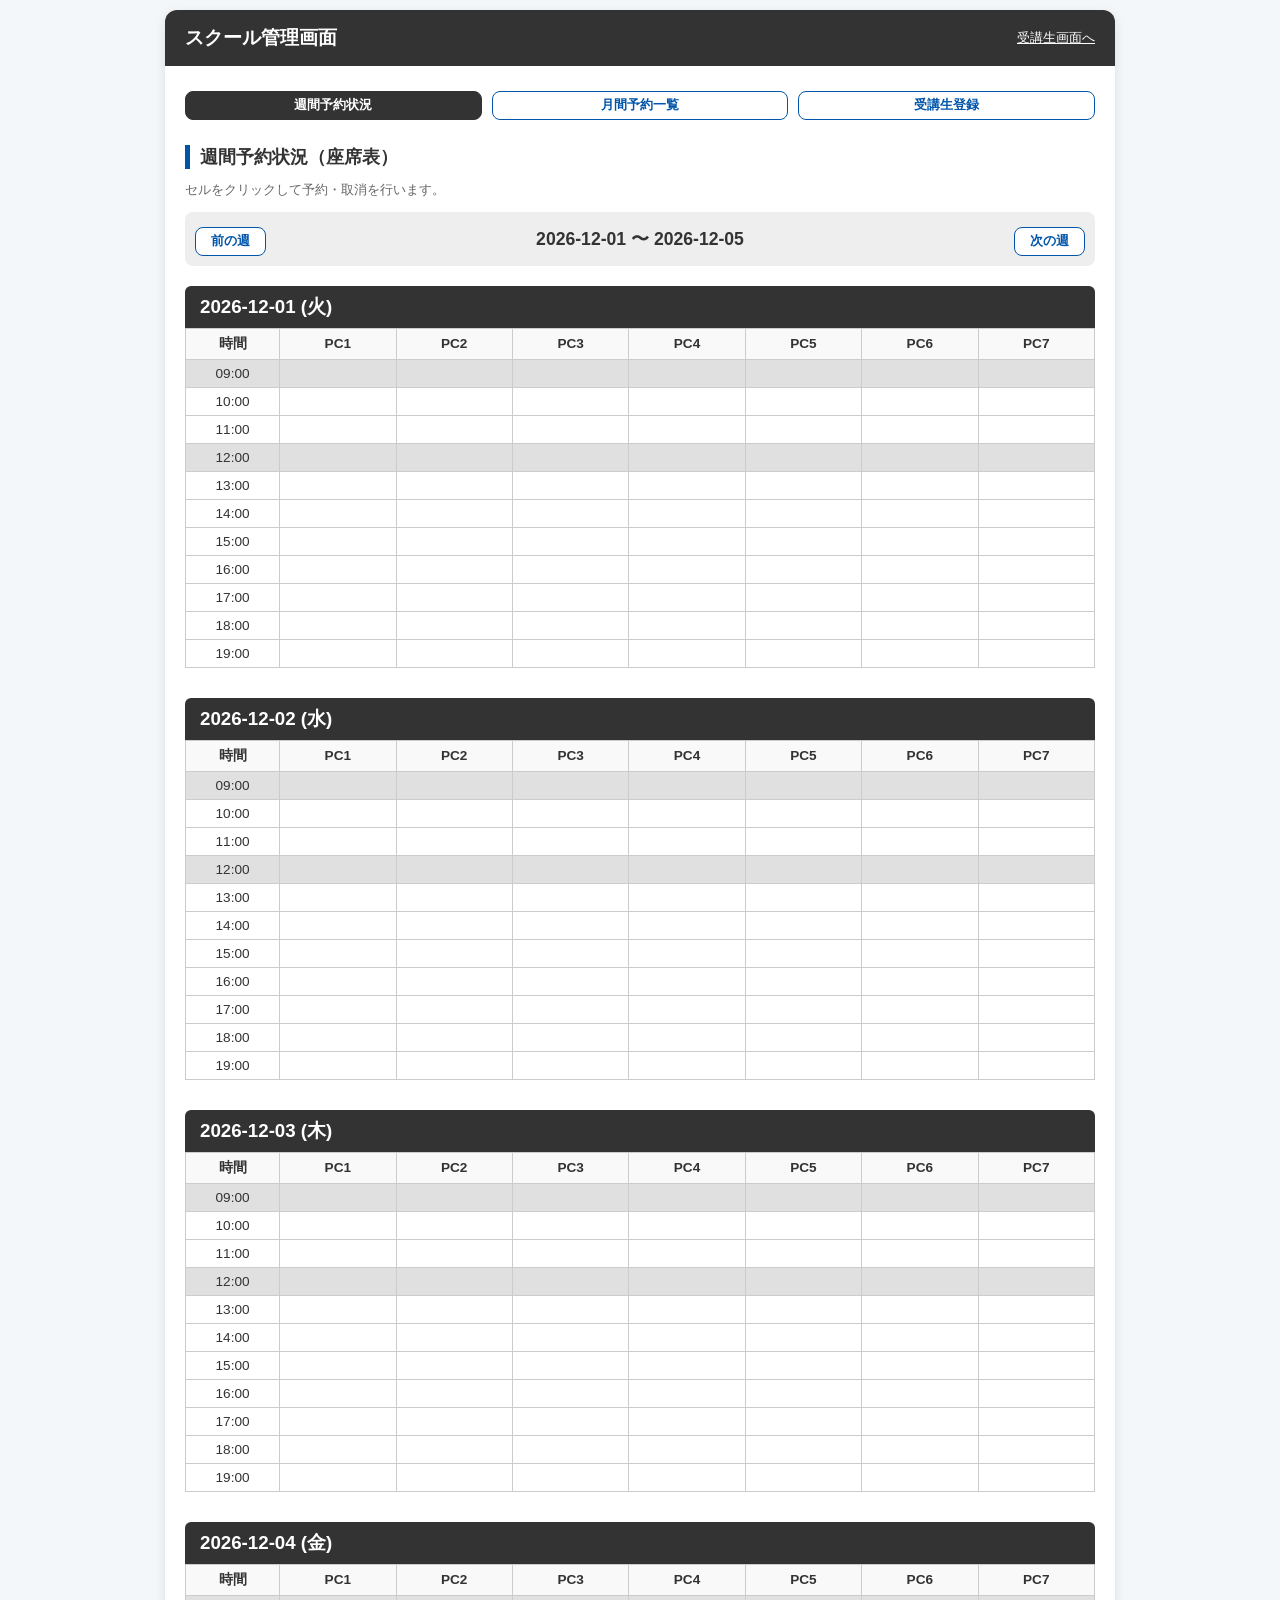
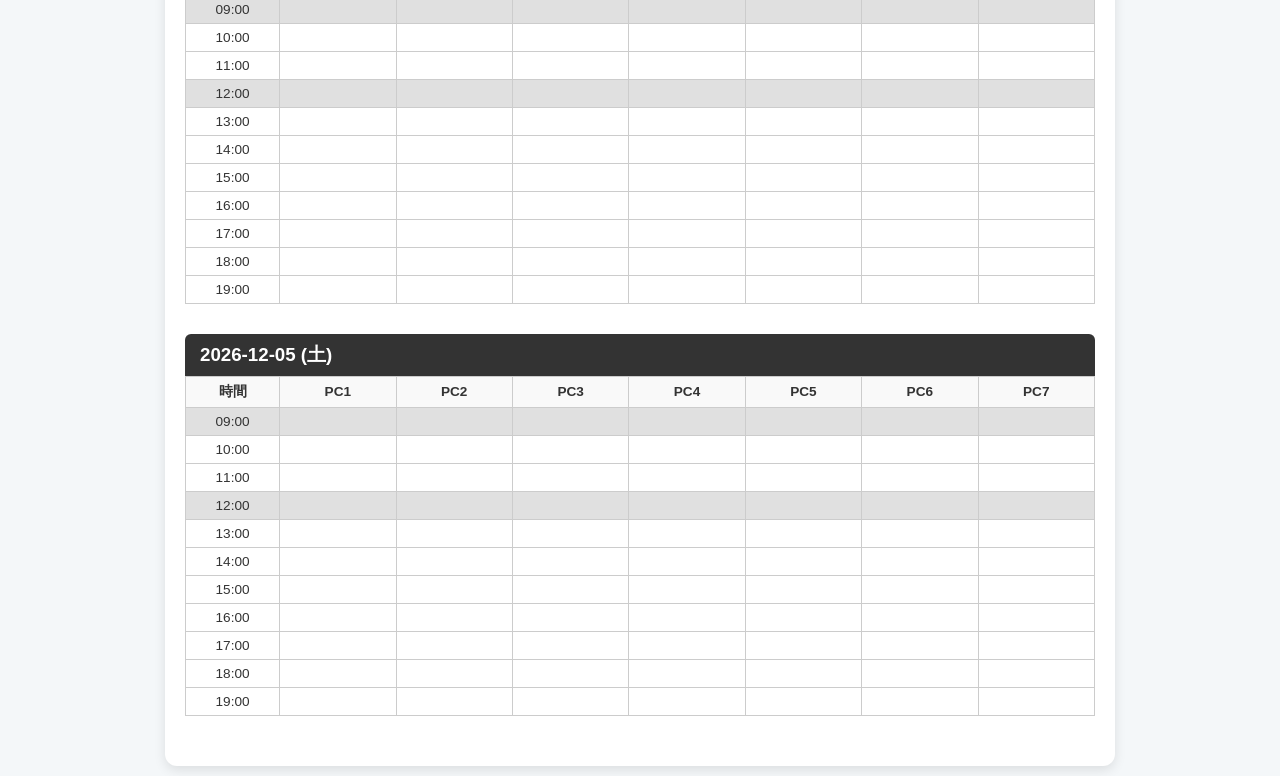
==== school.html @ 1218c171 "first" ====
<!DOCTYPE html>
<html lang="ja">
<head>
    <meta charset="UTF-8">
    <meta name="viewport" content="width=device-width, initial-scale=1.0">
    <title>スクール管理画面</title>
    <link rel="stylesheet" href="style.css">
    <style>
        .container { max-width: 950px; }
        .header-bar { background: #333; }
        /* 管理画面特有のスタイル */
        .admin-tabs { margin-bottom: 20px; display: flex; gap: 10px; }
        .admin-tabs button { flex: 1; }
        .admin-tabs button.active { background: #333; color: white; border-color: #333; }
    </style>
</head>
<body>

<div class="container">
    <div class="header-bar no-print">
        <h1>スクール管理画面</h1>
        <div style="font-size:0.8rem;">
            <a href="index.html" target="_blank" style="color:#fff;">受講生画面へ</a>
        </div>
    </div>

    <div id="admin-view" class="content active">
        
        <!-- 管理用タブ -->
        <div class="admin-tabs no-print">
            <button class="btn-outline btn-sm active" id="btn-tab-week" onclick="switchAdminSubTab('week')">週間予約状況</button>
            <button class="btn-outline btn-sm" id="btn-tab-month" onclick="switchAdminSubTab('month')">月間予約一覧</button>
            <button class="btn-outline btn-sm" id="btn-tab-student" onclick="switchAdminSubTab('student')">受講生登録</button>
        </div>

        <!-- ①週間スケジュール（座席表） -->
        <div id="admin-week-view">
            <h2 class="no-print">週間予約状況（座席表）</h2>
            <p class="no-print" style="font-size:0.8rem; color:#666;">セルをクリックして予約・取消を行います。</p>
            <div class="week-nav no-print">
                <button class="btn-outline btn-sm" onclick="changeAdminWeek(-7)">前の週</button>
                <span id="adminWeekRangeDisplay" style="font-weight:bold; font-size:1.1rem;"></span>
                <button class="btn-outline btn-sm" onclick="changeAdminWeek(7)">次の週</button>
            </div>
            <div id="weeklyScheduleContainer"></div>
        </div>

        <!-- ②月間予約一覧（印刷用） -->
        <div id="admin-month-view" style="display:none;">
            <h2 class="no-print">月間予約一覧</h2>
            <div class="week-nav no-print">
                <button class="btn-outline btn-sm" onclick="changeAdminListMonth(-1)">前月</button>
                <span id="adminListMonthDisplay" style="font-weight:bold; font-size:1.1rem;"></span>
                <button class="btn-outline btn-sm" onclick="changeAdminListMonth(1)">次月</button>
                <button class="btn-outline btn-sm" onclick="window.print()">印刷</button>
            </div>
            <div id="monthlyListContainer"></div>
        </div>

        <!-- ③受講生登録 -->
        <div id="admin-student-view" style="display:none;">
            <h2>受講生登録</h2>
            <div class="login-box">
                <div class="admin-grid">
                    <div><label>氏名</label><input type="text" id="s_name" placeholder="氏名"></div>
                    <div><label>会員番号</label><input type="text" id="s_id" placeholder="1001"></div>
                    <div><label>生年月日</label><input type="text" id="s_birth" placeholder="0101"></div>
                    <div><label>月間上限</label><input type="number" id="s_limit" value="4"></div>
                </div>
                <label>コース</label>
                <select id="s_course">
                    <option value="パソコン教室">パソコン教室</option>
                    <option value="プログラミング教室">プログラミング教室</option>
                    <option value="スマホ活用講座">スマホ活用講座</option>
                </select>
                <button onclick="registerStudent()" style="margin-top:15px;">登録・更新</button>
            </div>
            <div id="studentList" style="margin-top:20px;"></div>
        </div>
    </div>
</div>

<!-- 予約登録モーダル -->
<div id="adminBookingModal" class="modal">
    <div class="modal-content">
        <h3>予約登録</h3>
        <p><span id="modalDate"></span> <span id="modalTime"></span><br>PC<span id="modalPc"></span></p>
        <label>受講生を選択</label>
        <select id="modalStudentSelect"></select>
        <div style="margin-top:20px; display:flex; gap:10px;">
            <button onclick="executeAdminBooking()">予約する</button>
            <button class="btn-outline" onclick="closeModal()">キャンセル</button>
        </div>
    </div>
</div>

<div id="loadingOverlay" class="loading-overlay" style="display:none;">
    <div class="spinner"></div>
    <p style="color:white; margin-top:10px;">データを同期中...</p>
</div>

<script src="script.js"></script>
</body>
</html>
---- style.css ----
/* ─── デザイン定義 ─── */
:root {
    --primary: #0055aa; --secondary: #6c757d; --bg: #f4f7f9; --white: #ffffff;
    --ok: #28a745; --warn: #ffc107; --ng: #dc3545; --reserved: #e1f0ff;
}
body { font-family: "Helvetica Neue", Arial, sans-serif; background: var(--bg); margin: 0; padding: 10px; color: #333; }
.container { max-width: 800px; margin: 0 auto; background: var(--white); border-radius: 12px; box-shadow: 0 4px 12px rgba(0,0,0,0.1); overflow: hidden; min-height: 80vh; }
.header-bar { background: var(--primary); padding: 15px 20px; color: white; display: flex; justify-content: space-between; align-items: center; }
.header-bar h1 { margin: 0; font-size: 1.2rem; }
.content { padding: 20px; }

h2 { border-left: 5px solid var(--primary); padding-left: 10px; font-size: 1.1rem; margin: 25px 0 10px; }
label { display: block; margin-top: 15px; font-weight: bold; font-size: 0.85rem; color: #555; }
input, select, button { width: 100%; padding: 12px; margin-top: 5px; border: 1px solid #ccc; border-radius: 8px; box-sizing: border-box; font-size: 1rem; }
button { background: var(--primary); color: white; border: none; font-weight: bold; cursor: pointer; transition: 0.2s; }
button:hover { opacity: 0.9; }
button:disabled { background: #ccc; cursor: not-allowed; opacity: 1; }
.btn-sm { width: auto; padding: 5px 15px; font-size: 0.8rem; }
.btn-outline { background: white; color: var(--primary); border: 1px solid var(--primary); }
.btn-danger { color: #dc3545; border-color: #dc3545; }
.btn-cancel-text { width: 100%; margin-top: 10px; border: none; color: #666; background: transparent; cursor: pointer; text-decoration: underline; }

.login-box { border: 2px solid #eee; padding: 20px; border-radius: 10px; background: #fdfdfd; }
.user-info-bar { background: #eef6ff; padding: 15px; border-radius: 8px; margin-bottom: 20px; display: flex; justify-content: space-between; align-items: center; }

/* カレンダー */
.calendar-header { display: flex; justify-content: space-between; align-items: center; margin-bottom: 10px; }
.calendar-grid { display: grid; grid-template-columns: repeat(7, 1fr); gap: 5px; text-align: center; }
.cal-day-label { font-weight: bold; font-size: 0.75rem; color: #666; padding: 5px 0; }
.cal-date { padding: 10px 0; border: 1px solid #eee; border-radius: 6px; cursor: pointer; font-weight: bold; min-height: 40px; display: flex; align-items: center; justify-content: center; position: relative; }
.cal-date.empty { border: none; cursor: default; }
.cal-date.disabled { background: #f9f9f9; color: #ccc; cursor: not-allowed; }
.cal-date.selected { border: 2px solid var(--primary); background: #fff; z-index: 1; }
.cal-date.has-res { background-color: var(--reserved); color: var(--primary); }
.cal-date.has-res::after { content: "●"; font-size: 8px; position: absolute; bottom: 2px; }
.cal-date.today { text-decoration: underline; color: var(--ng); }

/* 時間枠 */
.selection-panel { background: #fff; padding: 15px; border: 2px solid var(--primary); border-radius: 10px; margin-top: 15px; }
.slot-grid { display: grid; grid-template-columns: repeat(auto-fill, minmax(130px, 1fr)); gap: 10px; margin-top: 10px; }
.slot-card { border: 2px solid #ddd; padding: 12px; border-radius: 8px; cursor: pointer; text-align: center; position: relative; }
.slot-card input { position: absolute; top: 5px; right: 5px; width: auto; }
.slot-card.full { background: #f0f0f0; color: #999; cursor: not-allowed; }
.slot-card.warn-block { background: #fff9e6; cursor: pointer; } 
.badge { padding: 2px 6px; border-radius: 4px; font-size: 0.75rem; font-weight: bold; }
.bg-ok { background: #e6ffed; color: var(--ok); } 
.bg-warn { background: #fff9e6; color: var(--warn); } 
.bg-ng { background: #ffeef0; color: var(--ng); }
.warn-msg { color:#d63384; font-weight:bold; margin-top:10px; background:#fff0f5; padding:10px; border-radius:4px; }

/* 管理者画面 */
.list-item { border-bottom: 1px solid #eee; padding: 10px 0; font-size: 0.9rem; display: flex; justify-content: space-between; align-items: center; }
.admin-grid { display: grid; grid-template-columns: 1fr 1fr; gap: 10px; }
.week-nav { display: flex; justify-content: space-between; align-items: center; margin-bottom: 20px; background: #eee; padding: 10px; border-radius: 8px; }
.day-schedule-wrapper { margin-bottom: 30px; }
.day-title { background: #333; color: #fff; padding: 8px 15px; font-weight: bold; border-radius: 6px 6px 0 0; margin: 0; }
.schedule-table { width: 100%; border-collapse: collapse; font-size: 0.85rem; border: 1px solid #ccc; table-layout: fixed; }
.schedule-table th, .schedule-table td { border: 1px solid #ccc; padding: 6px 2px; text-align: center; overflow: hidden; text-overflow: ellipsis; white-space: nowrap; }
.schedule-table th { background: #f9f9f9; font-weight: bold; width: 12.5%; }
.schedule-table th:first-child { width: 10%; } 
.schedule-table td { cursor: pointer; }
.schedule-table td:hover { background-color: #f0f8ff; }
.row-gray { background-color: #e0e0e0; }
.cell-pc-blue { background-color: #e1f0ff; color: #0055aa; font-weight: bold; }
.cell-pc-red { background-color: #ffeef0; color: #d63384; font-weight: bold; }
.cell-pc-default { background-color: #fff3cd; color: #664d03; }

/* 月間リスト */
.monthly-list-table { width: 100%; border-collapse: collapse; font-size: 0.8rem; }
.monthly-list-table th, .monthly-list-table td { border: 1px solid #333; padding: 4px; text-align: center; }
.monthly-list-table th { background: #eee; }
.col-name { width: 100px; text-align: left; }
.col-num { width: 30px; }

/* モーダル */
.modal { display: none; position: fixed; z-index: 1000; left: 0; top: 0; width: 100%; height: 100%; background-color: rgba(0,0,0,0.5); }
.modal-content { background-color: #fff; margin: 15% auto; padding: 20px; border: 1px solid #888; width: 300px; border-radius: 8px; box-shadow: 0 4px 8px rgba(0,0,0,0.2); }
.loading-overlay { position: fixed; top: 0; left: 0; width: 100%; height: 100%; background: rgba(0,0,0,0.7); z-index: 2000; display: flex; flex-direction: column; justify-content: center; align-items: center; }
.spinner { border: 4px solid #f3f3f3; border-top: 4px solid var(--primary); border-radius: 50%; width: 40px; height: 40px; animation: spin 1s linear infinite; }
@keyframes spin { 0% { transform: rotate(0deg); } 100% { transform: rotate(360deg); } }

@media print {
    body { background: #fff; padding: 0; font-size: 9pt; }
    .container { box-shadow: none; max-width: 100%; width: 100%; border-radius: 0; min-height: auto; }
    .no-print { display: none !important; }
    .header-bar { display: none; }
    .schedule-table, .monthly-list-table { border: 1px solid #000; }
    .schedule-table th, .schedule-table td { border: 1px solid #000; padding: 2px; }
    .monthly-list-table { font-size: 8pt; page-break-inside: auto; }
    .monthly-list-table th, .monthly-list-table td { padding: 1px; height: 14px; }
    .day-schedule-wrapper { page-break-inside: avoid; margin-bottom: 10px; }
    #admin-week-view, #admin-month-view { display: block !important; } 
    .content { padding: 0; display: block; }
}
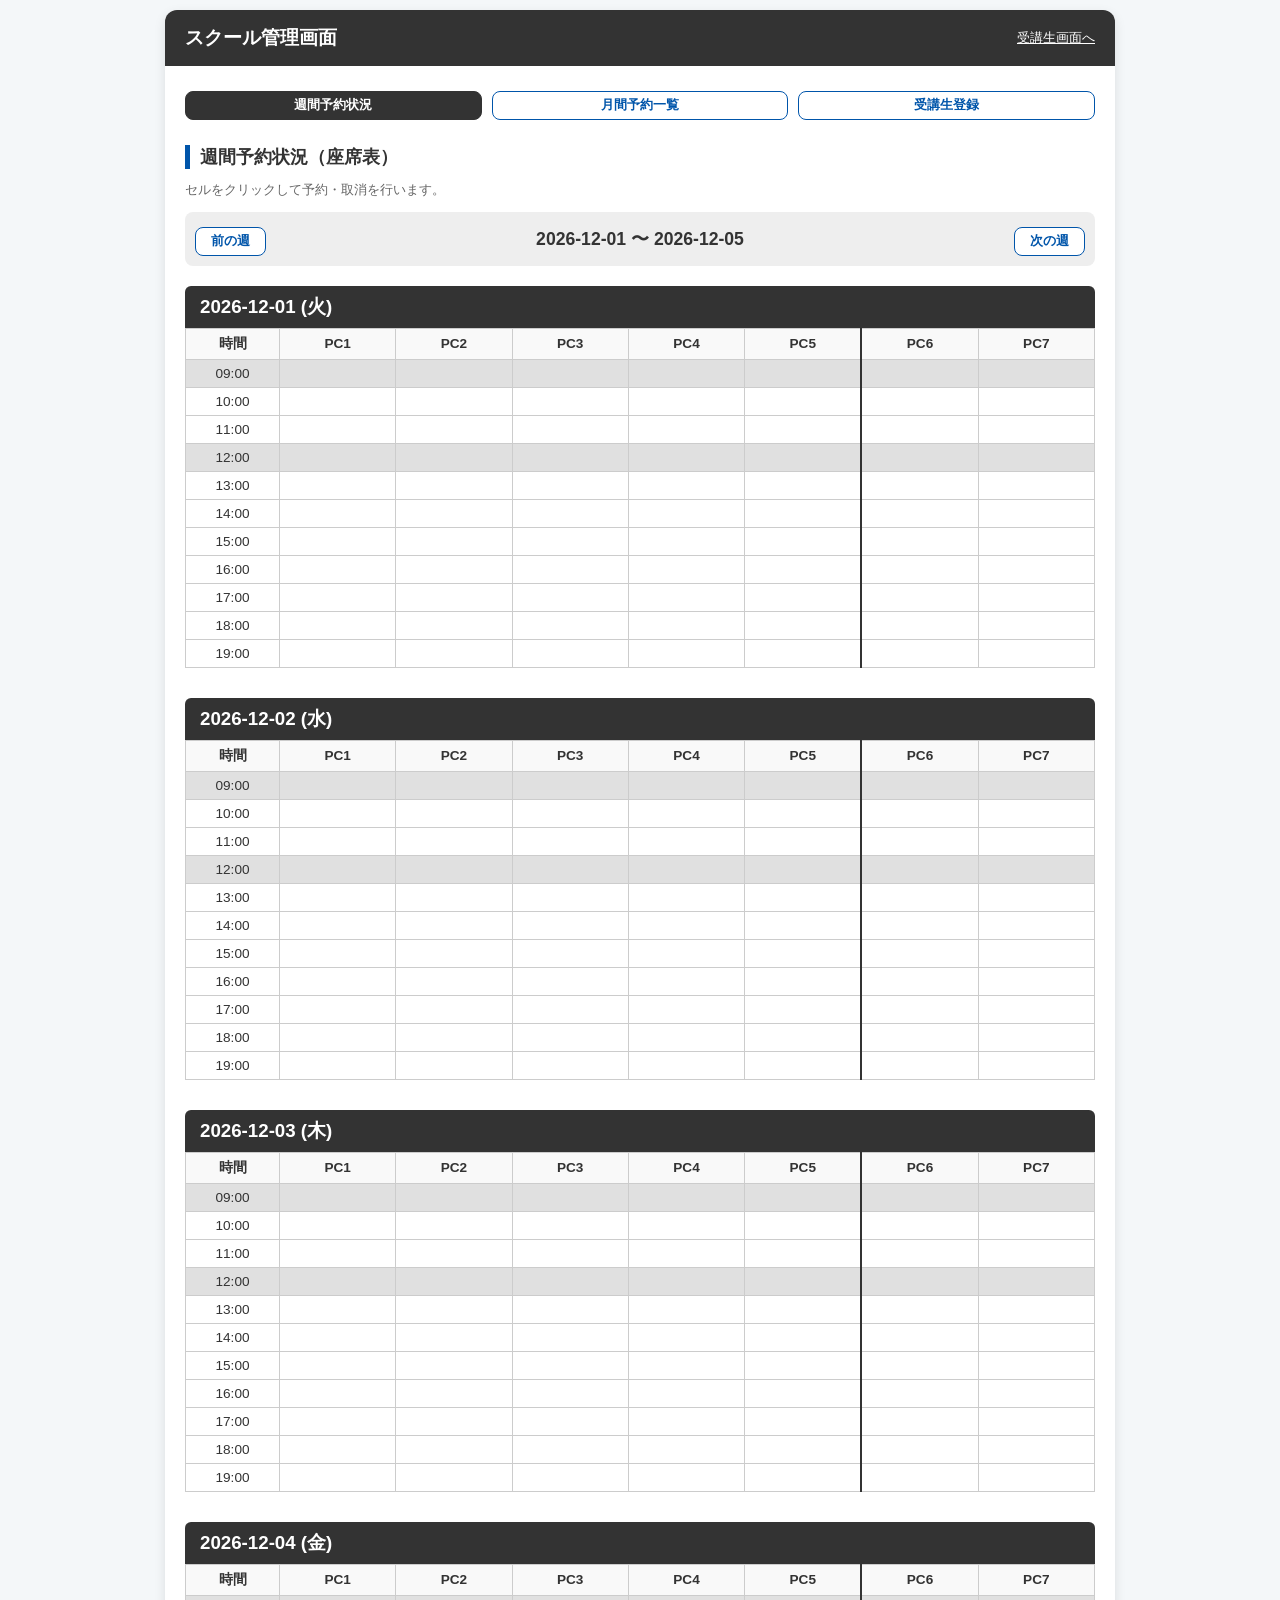
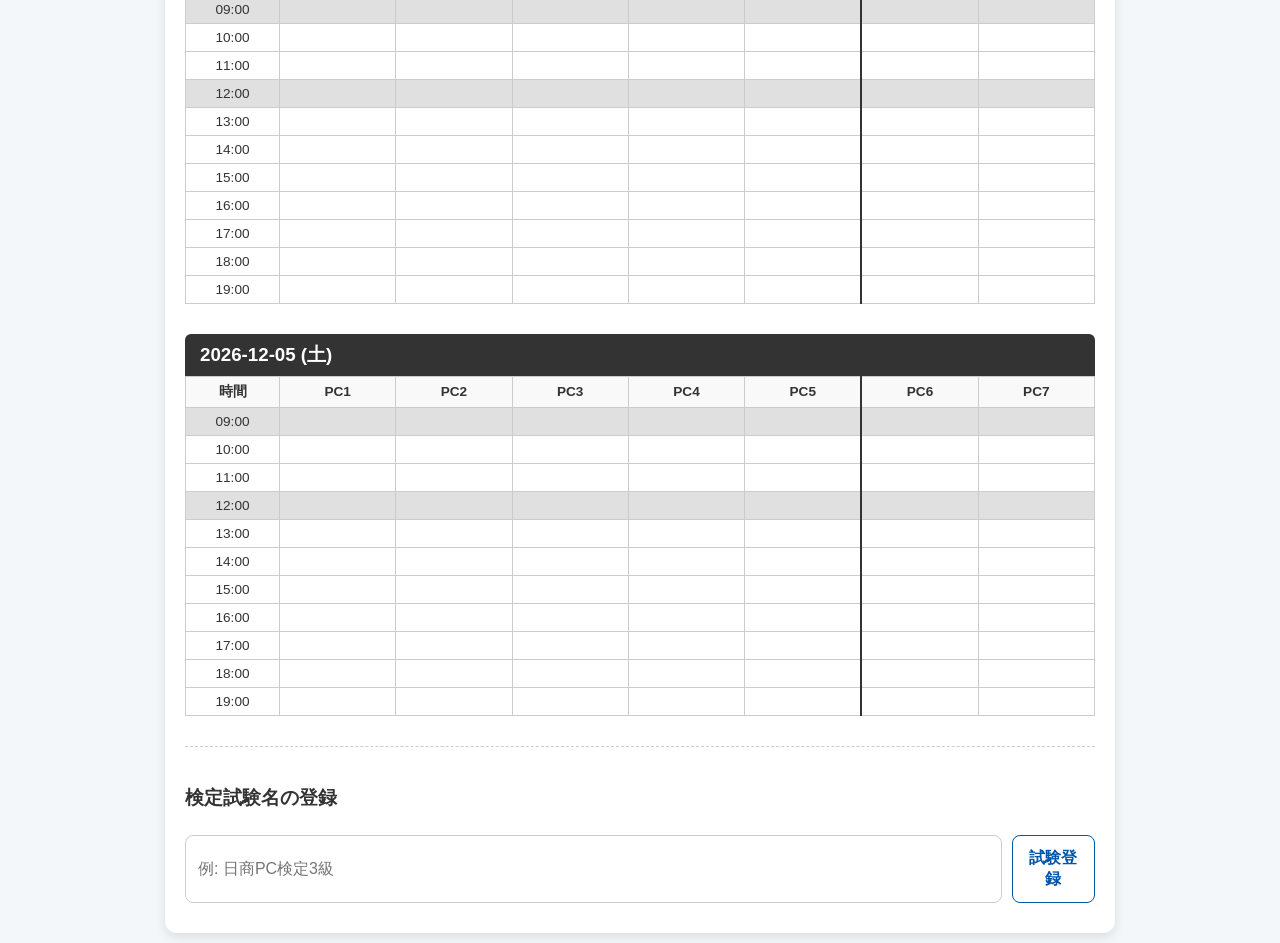
==== commit 34fb0d33: "version1.2" ====
--- a/school.html
+++ b/school.html
@@ -61,21 +61,65 @@
         <div id="admin-student-view" style="display:none;">
             <h2>受講生登録</h2>
             <div class="login-box">
+                <label>受講生を選択（既存情報の修正時）</label>
+                <select id="s_select_list" onchange="handleStudentEditSelect()">
+                    <option value="">-- 新規登録（または直接入力） --</option>
+                </select>
                 <div class="admin-grid">
                     <div><label>氏名</label><input type="text" id="s_name" placeholder="氏名"></div>
                     <div><label>会員番号</label><input type="text" id="s_id" placeholder="1001"></div>
                     <div><label>生年月日</label><input type="text" id="s_birth" placeholder="0101"></div>
                     <div><label>月間上限</label><input type="number" id="s_limit" value="4"></div>
+
+                    <div>
+                        <label>固定曜日</label>
+                        <select id="s_fixed_day">
+                            <option value="">なし</option>
+                            <option value="1">月曜日</option>
+                            <option value="2">火曜日</option>
+                            <option value="3">水曜日</option>
+                            <option value="4">木曜日</option>
+                            <option value="5">金曜日</option>
+                            <option value="6">土曜日</option>
+                            <option value="0">日曜日</option>
+                        </select>
+                    </div>
+                    <div>
+                        <label>固定時間</label>
+                        <select id="s_fixed_time">
+                            <option value="">なし</option>
+                            <option value="09:00">09:00</option>
+                            <option value="10:00">10:00</option>
+                            <option value="11:00">11:00</option>
+                            <option value="12:00">12:00</option>
+                            <option value="13:00">13:00</option>
+                            <option value="14:00">14:00</option>
+                            <option value="15:00">15:00</option>
+                            <option value="16:00">16:00</option>
+                            <option value="17:00">17:00</option>
+                            <option value="18:00">18:00</option>
+                            <option value="19:00">19:00</option>
+                        </select>
+                    </div>
                 </div>
                 <label>コース</label>
                 <select id="s_course">
                     <option value="パソコン教室">パソコン教室</option>
                     <option value="プログラミング教室">プログラミング教室</option>
-                    <option value="スマホ活用講座">スマホ活用講座</option>
+                    <option value="マンツーマンコース">マンツーマンコース</option>
                 </select>
                 <button onclick="registerStudent()" style="margin-top:15px;">登録・更新</button>
             </div>
             <div id="studentList" style="margin-top:20px;"></div>
+        </div>
+        <!-- school.html: registerStudent() ボタンのすぐ下あたりに追記 -->
+        <div style="margin-top: 30px; padding-top: 20px; border-top: 1px dashed #ccc;">
+            <h3>検定試験名の登録</h3>
+            <div style="display: flex; gap: 10px;">
+                <input type="text" id="newExamName" placeholder="例: 日商PC検定3級">
+                <button onclick="registerExamName()" class="btn-outline" style="width: auto;">試験登録</button>
+            </div>
+            <div id="examNameList" style="margin-top: 10px; font-size: 0.85rem; color: #666;"></div>
         </div>
     </div>
 </div>
@@ -85,8 +129,14 @@
     <div class="modal-content">
         <h3>予約登録</h3>
         <p><span id="modalDate"></span> <span id="modalTime"></span><br>PC<span id="modalPc"></span></p>
-        <label>受講生を選択</label>
-        <select id="modalStudentSelect"></select>
+        <div id="studentSelectionArea">
+            <label>受講生を選択</label>
+            <select id="modalStudentSelect"></select>
+        </div>
+        <div id="examSelectionArea" style="margin-top:15px; display:none; padding:10px; background:#f9f9f9; border-radius:5px;">
+            <label>検定試験として登録</label>
+            <select id="modalExamSelect"></select>
+        </div>
         <div style="margin-top:20px; display:flex; gap:10px;">
             <button onclick="executeAdminBooking()">予約する</button>
             <button class="btn-outline" onclick="closeModal()">キャンセル</button>
--- a/style.css
+++ b/style.css
@@ -91,4 +91,25 @@
     .day-schedule-wrapper { page-break-inside: avoid; margin-bottom: 10px; }
     #admin-week-view, #admin-month-view { display: block !important; } 
     .content { padding: 0; display: block; }
-}+}
+
+/* 週間予約状況：PC5とPC6の間の境界線を太くする (PC5の右側を強調) */
+.schedule-table th:nth-child(6),
+.schedule-table td:nth-child(6) {
+    border-right: 2px solid #333;
+}
+
+/* 月間予約一覧：「残」と「1」の列の間の境界線を太くする (「残」の右側を強調) */
+.monthly-list-table th:nth-child(3),
+.monthly-list-table td:nth-child(3) {
+    border-right: 2px solid #333;
+}
+
+/* マンツーマンコース専用の色（script.jsの判定で使用） */
+.cell-pc-man { background-color: #d4edda; color: #155724; font-weight: bold; }
+
+/* 検定試験用のセル色 */
+.cell-exam { background-color: #f3e5f5; color: #7b1fa2; font-weight: bold; border: 2px solid #7b1fa2 !important; }
+
+/* 休み（臨時休校）のセル色 */
+.cell-holiday { background-color: #666 !important; color: #fff !important; font-weight: bold; }
